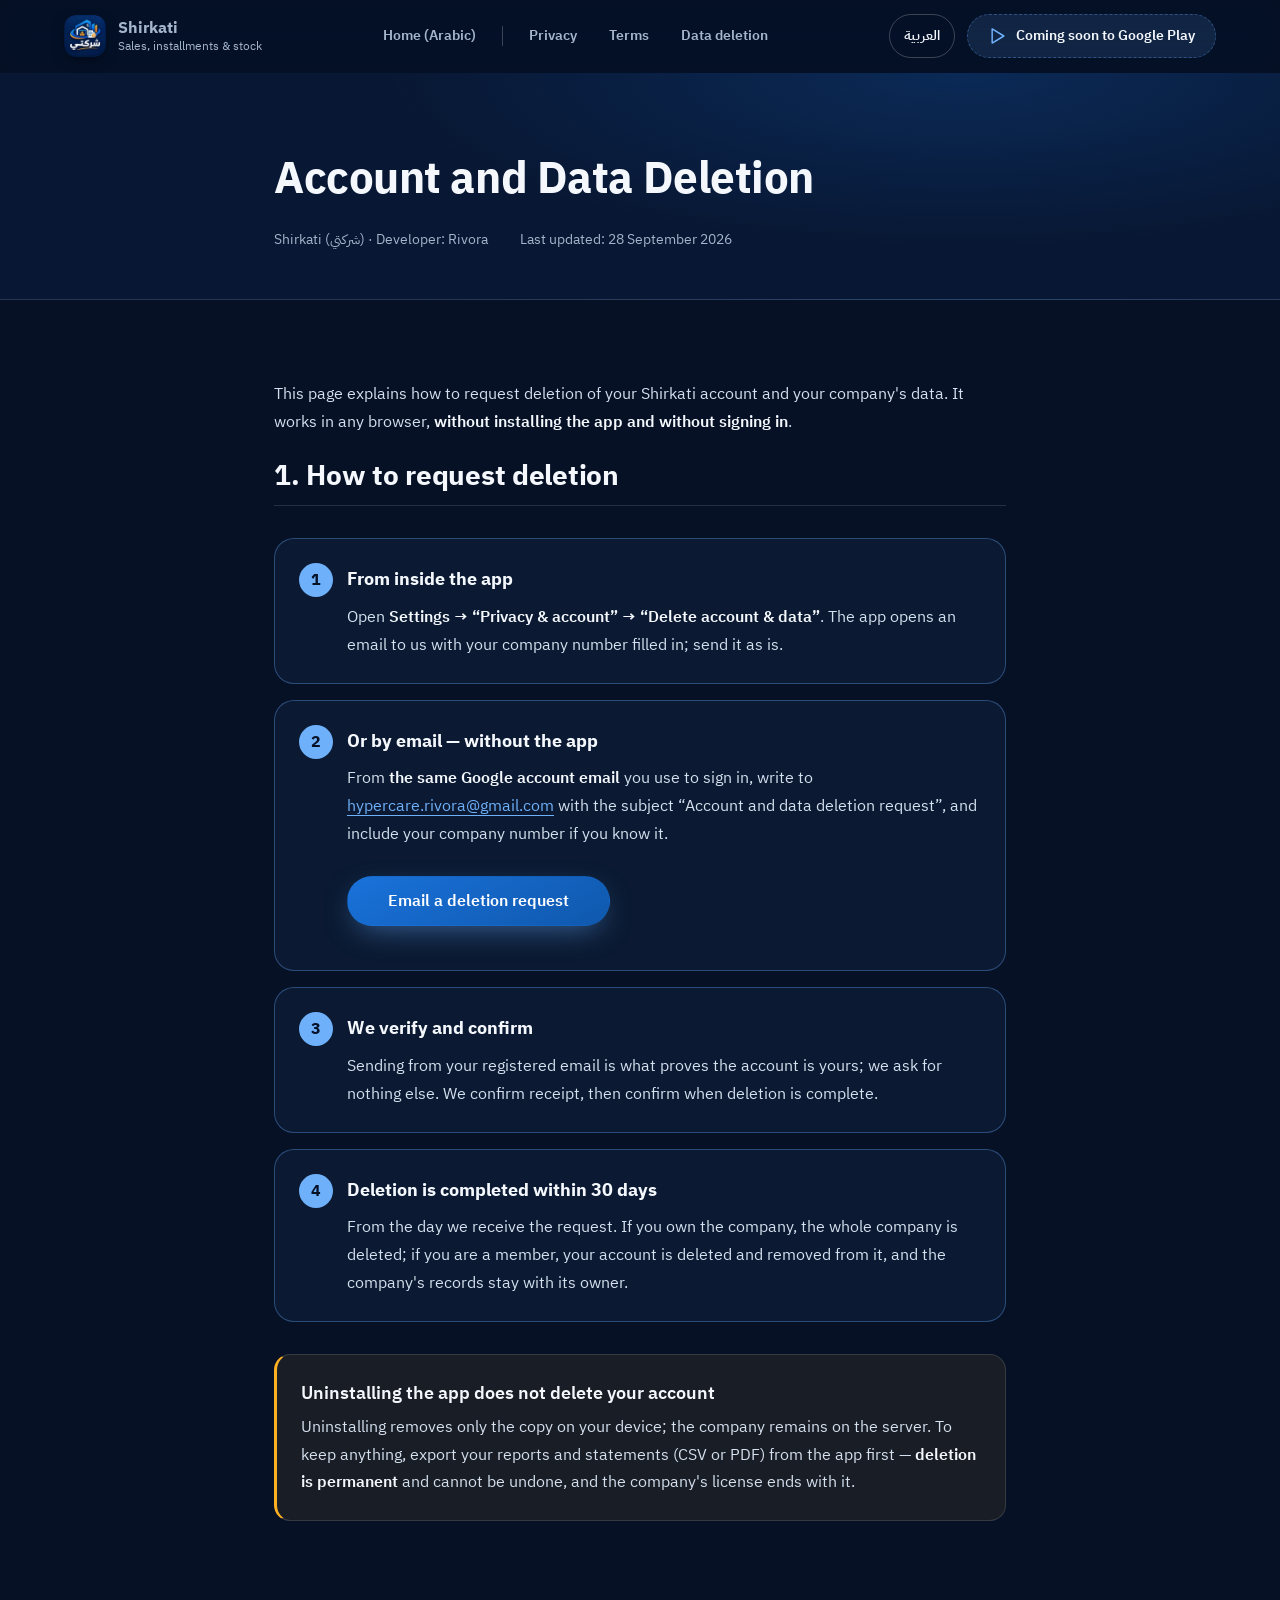
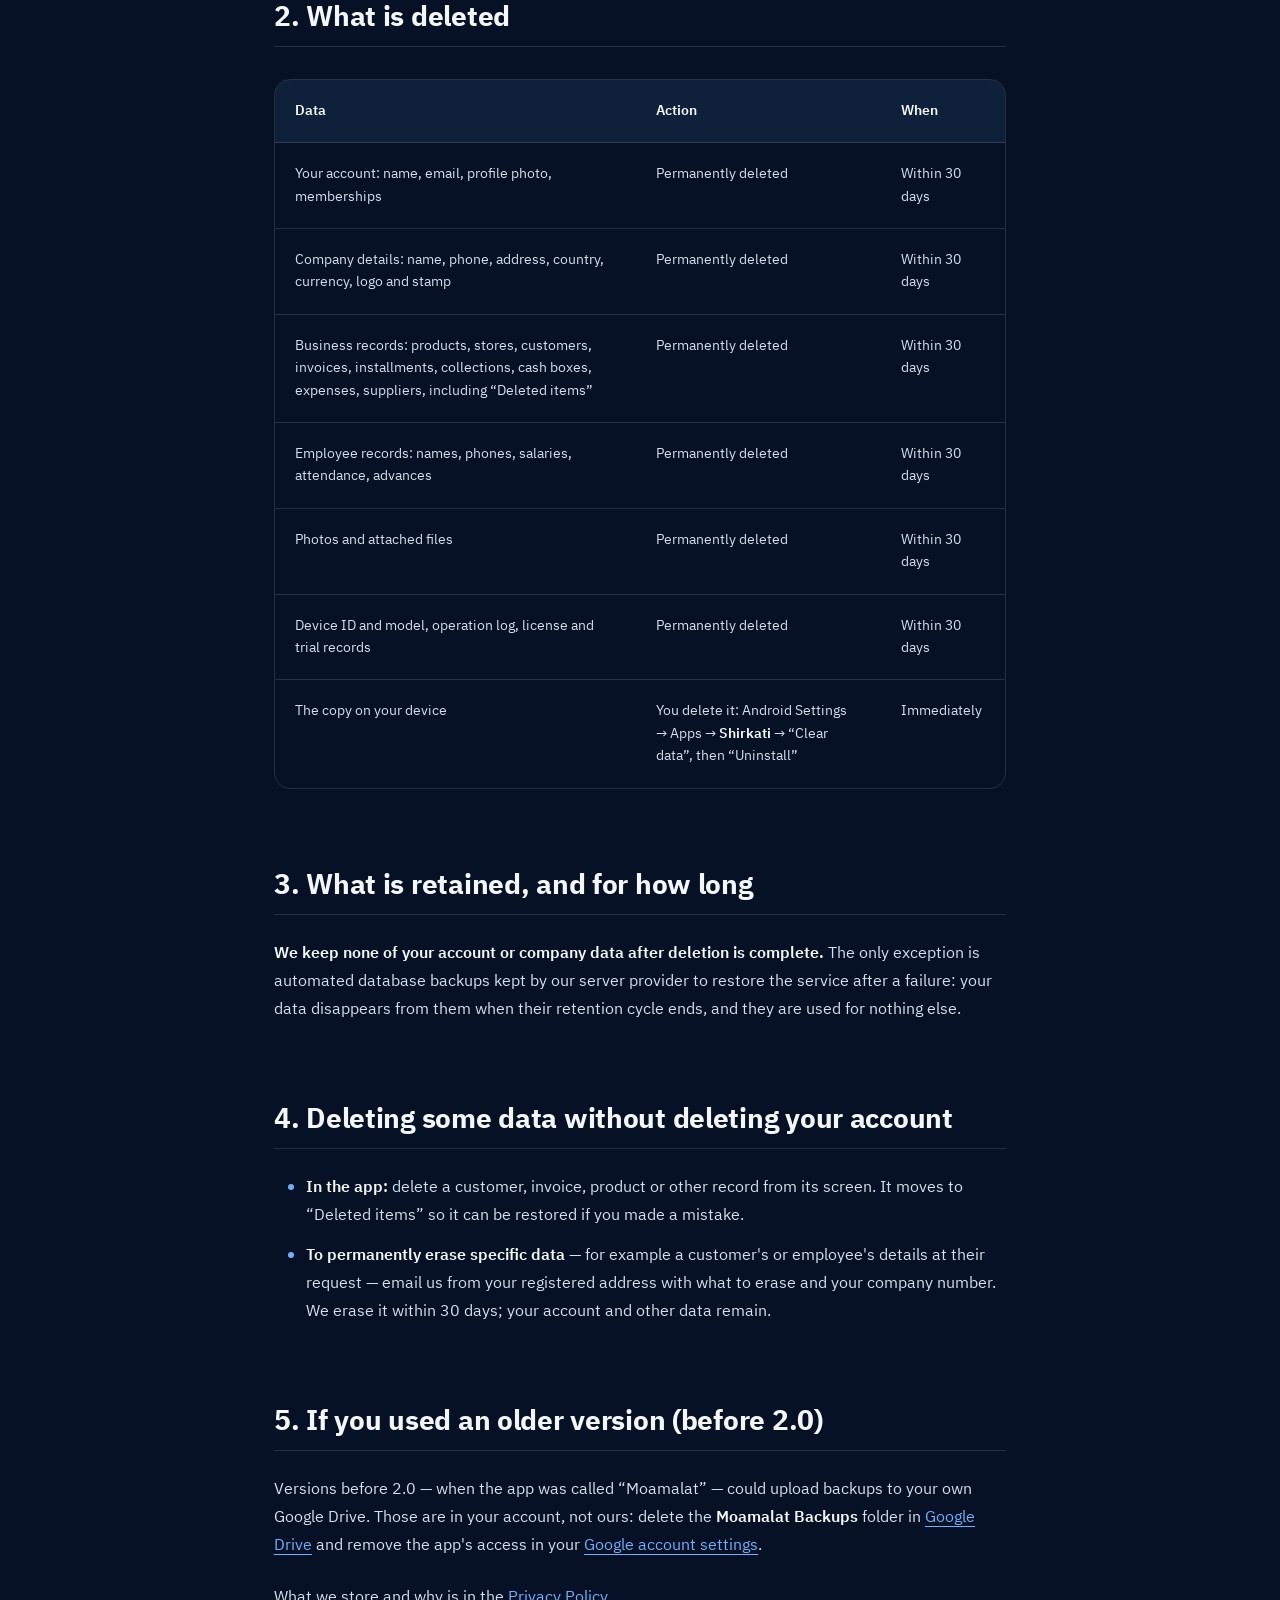
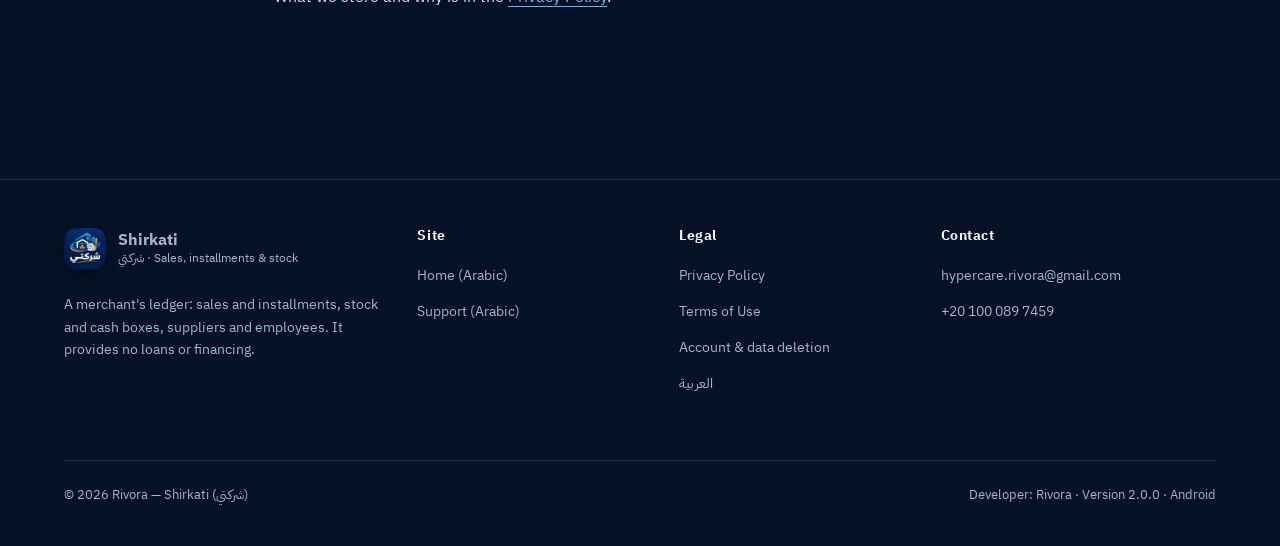
==== delete-data-en.html @ 474ecaf1 "SITE1: الموقع على سياسات Google Play — المطوّر Rivora، ونسخٌ إنجليزيّة، وشروط - privacy: المطوّر واس" ====
<!DOCTYPE html>
<html lang="en" dir="ltr">
<head>
<meta charset="utf-8">
<meta name="viewport" content="width=device-width, initial-scale=1">
<title>Account and Data Deletion — Shirkati</title>
<meta name="description" content="How to request deletion of your Shirkati account and company data (developer: Rivora): steps, what is deleted, and timing.">
<meta name="theme-color" content="#061126">
<meta property="og:title" content="Account and Data Deletion — Shirkati">
<meta property="og:description" content="How to request deletion of your Shirkati account and company data (developer: Rivora): steps, what is deleted, and timing.">
<meta property="og:image" content="https://rrivora.github.io/moamalat-site/assets/og.png">
<meta property="og:type" content="article">
<meta property="og:locale" content="en_US">
<link rel="alternate" hreflang="ar" href="delete-data.html">
<link rel="icon" type="image/png" sizes="32x32" href="assets/icon/icon-32.png">
<link rel="icon" type="image/png" sizes="512x512" href="assets/icon/icon-512.png">
<link rel="apple-touch-icon" sizes="180x180" href="assets/icon/icon-180.png">
<link rel="preload" href="assets/fonts/IBMPlexSansArabic-Regular.woff2" as="font" type="font/woff2" crossorigin>
<link rel="stylesheet" href="assets/landing.css">
</head>
<body>

<a class="skip" href="#main">Skip to content</a>

<header class="nav" id="nav">
  <div class="shell">
    <a class="brand" href="index.html">
      <img class="brand-mark" src="assets/icon/mark.webp" width="96" height="96" alt="" aria-hidden="true">
      <span>
        <b>Shirkati</b>
        <span>Sales, installments &amp; stock</span>
      </span>
    </a>
    <nav class="nav-links" aria-label="Site sections">
      <a href="index.html">Home (Arabic)</a>
      <span class="nav-sep" aria-hidden="true"></span>
      <a href="privacy-en.html">Privacy</a>
      <a href="terms-en.html">Terms</a>
      <a href="delete-data-en.html" aria-current="page">Data deletion</a>
    </nav>
    <div class="nav-end">
      <a class="lang-switch" href="delete-data.html" hreflang="ar" lang="ar">العربية</a>
      <span class="soon"><svg viewBox="0 0 24 24" fill="none" stroke="currentColor" stroke-width="1.8" stroke-linecap="round" stroke-linejoin="round" aria-hidden="true"><path d="M5 3.5v17l14-8.5z"/></svg>Coming soon to Google Play</span>
    </div>
  </div>
</header>

<main id="main">

<div class="legal-head">
  <div class="legal" style="padding-block:0">
    <h1>Account and Data Deletion</h1>
    <div class="legal-meta">
      <span>Shirkati (شركتي) · Developer: Rivora</span>
      <span>Last updated: 28 September 2026</span>
    </div>
  </div>
</div>

<div class="legal">

  <p>
    This page explains how to request deletion of your Shirkati account and
    your company's data. It works in any browser, <strong>without installing
    the app and without signing in</strong>.
  </p>

  <h2>1. How to request deletion</h2>
  <ol class="big-steps">
    <li>
      <b>From inside the app</b>
      <p>Open <strong>Settings → “Privacy &amp; account” → “Delete account &amp; data”</strong>. The app opens an email to us with your company number filled in; send it as is.</p>
    </li>
    <li>
      <b>Or by email — without the app</b>
      <p>From <strong>the same Google account email</strong> you use to sign in, write to <a href="mailto:hypercare.rivora@gmail.com">hypercare.rivora@gmail.com</a> with the subject “Account and data deletion request”, and include your company number if you know it.</p>
      <p><a class="btn btn-primary" href="mailto:hypercare.rivora@gmail.com?subject=Account%20and%20data%20deletion%20request&amp;body=Company%20number%3A%20">Email a deletion request</a></p>
    </li>
    <li>
      <b>We verify and confirm</b>
      <p>Sending from your registered email is what proves the account is yours; we ask for nothing else. We confirm receipt, then confirm when deletion is complete.</p>
    </li>
    <li>
      <b>Deletion is completed within 30 days</b>
      <p>From the day we receive the request. If you own the company, the whole company is deleted; if you are a member, your account is deleted and removed from it, and the company's records stay with its owner.</p>
    </li>
  </ol>

  <div class="note note-warning">
    <p class="note-title">Uninstalling the app does not delete your account</p>
    <p>
      Uninstalling removes only the copy on your device; the company remains on
      the server. To keep anything, export your reports and statements (CSV or
      PDF) from the app first — <strong>deletion is permanent</strong> and
      cannot be undone, and the company's license ends with it.
    </p>
  </div>

  <h2>2. What is deleted</h2>
  <div class="table-wrap">
    <table>
      <thead><tr><th scope="col">Data</th><th scope="col">Action</th><th scope="col">When</th></tr></thead>
      <tbody>
        <tr><td>Your account: name, email, profile photo, memberships</td><td>Permanently deleted</td><td>Within 30 days</td></tr>
        <tr><td>Company details: name, phone, address, country, currency, logo and stamp</td><td>Permanently deleted</td><td>Within 30 days</td></tr>
        <tr><td>Business records: products, stores, customers, invoices, installments, collections, cash boxes, expenses, suppliers, including “Deleted items”</td><td>Permanently deleted</td><td>Within 30 days</td></tr>
        <tr><td>Employee records: names, phones, salaries, attendance, advances</td><td>Permanently deleted</td><td>Within 30 days</td></tr>
        <tr><td>Photos and attached files</td><td>Permanently deleted</td><td>Within 30 days</td></tr>
        <tr><td>Device ID and model, operation log, license and trial records</td><td>Permanently deleted</td><td>Within 30 days</td></tr>
        <tr><td>The copy on your device</td><td>You delete it: Android Settings → Apps → <strong>Shirkati</strong> → “Clear data”, then “Uninstall”</td><td>Immediately</td></tr>
      </tbody>
    </table>
  </div>

  <h2>3. What is retained, and for how long</h2>
  <p>
    <strong>We keep none of your account or company data after deletion is complete.</strong>
    The only exception is automated database backups kept by our server
    provider to restore the service after a failure: your data disappears
    from them when their retention cycle ends, and they are used for nothing
    else.
  </p>

  <h2>4. Deleting some data without deleting your account</h2>
  <ul>
    <li><strong>In the app:</strong> delete a customer, invoice, product or other record from its screen. It moves to “Deleted items” so it can be restored if you made a mistake.</li>
    <li><strong>To permanently erase specific data</strong> — for example a customer's or employee's details at their request — email us from your registered address with what to erase and your company number. We erase it within 30 days; your account and other data remain.</li>
  </ul>

  <h2>5. If you used an older version (before 2.0)</h2>
  <p>
    Versions before 2.0 — when the app was called “Moamalat” — could upload
    backups to your own Google Drive. Those are in your account, not ours:
    delete the <strong>Moamalat Backups</strong> folder in
    <a href="https://drive.google.com" target="_blank" rel="noopener">Google Drive</a>
    and remove the app's access in your
    <a href="https://myaccount.google.com/permissions" target="_blank" rel="noopener">Google account settings</a>.
  </p>

  <p>What we store and why is in the <a href="privacy-en.html">Privacy Policy</a>.</p>
</div>

</main>

<footer class="foot">
  <div class="shell">
    <div class="foot-grid">
      <div>
        <a class="brand" href="index.html">
          <img class="brand-mark" src="assets/icon/mark.webp" width="96" height="96" alt="" aria-hidden="true">
          <span><b>Shirkati</b><span>شركتي · Sales, installments &amp; stock</span></span>
        </a>
        <p class="foot-about">
          A merchant's ledger: sales and installments, stock and cash boxes,
          suppliers and employees. It provides no loans or financing.
        </p>
      </div>
      <nav aria-labelledby="f1">
        <h2 id="f1">Site</h2>
        <ul>
          <li><a href="index.html" hreflang="ar">Home (Arabic)</a></li>
          <li><a href="support.html" hreflang="ar">Support (Arabic)</a></li>
        </ul>
      </nav>
      <nav aria-labelledby="f2">
        <h2 id="f2">Legal</h2>
        <ul>
          <li><a href="privacy-en.html">Privacy Policy</a></li>
          <li><a href="terms-en.html">Terms of Use</a></li>
          <li><a href="delete-data-en.html">Account &amp; data deletion</a></li>
          <li><a href="privacy.html" hreflang="ar" lang="ar">العربية</a></li>
        </ul>
      </nav>
      <div>
        <h2 id="f3">Contact</h2>
        <ul aria-labelledby="f3">
          <li><a href="mailto:hypercare.rivora@gmail.com">hypercare.rivora@gmail.com</a></li>
          <li><a href="https://wa.me/201000897459">+20 100 089 7459</a></li>
        </ul>
      </div>
    </div>
    <div class="foot-bar">
      <p>© 2026 Rivora — Shirkati (شركتي)</p>
      <p>Developer: Rivora · Version 2.0.0 · Android</p>
    </div>
  </div>
</footer>

<script src="assets/landing.js" defer></script>
</body>
</html>
---- assets/landing.css ----
/* ═══════════════════════════════════════════════════════════════════
   شركتي — تنسيق الموقع
   ═══════════════════════════════════════════════════════════════════
   ملفُّ التنسيق الوحيد للموقع كلّه: الصفحة الرئيسية والصفحات
   القانونية الثلاث — فلا تبدو الأخيرة موقعًا آخر عند الانتقال إليها.

   الألوان من هويّة «شركتي» في التطبيق (`lib/core/theme.dart`):
   الأزرق ‎#146DD5‎ والكحليّ ‎#0B3D7A‎، ومعهما برتقاليّ الأيقونة.
   والمسافات وأنصاف الأقطار وسُلّم الطباعة من `@platformscode/core`
   v1.0 كما كانت — لم يتغيّر إلا اللون.

   ── قرارُ تصميمٍ صريح: كحليٌّ دائمًا ─────────────────────────────
   لقطات المتجر (أداة `tool/store_marketing_test.dart`) تضع الشاشات
   الفاتحة على قاعٍ كحليّ. والموقع يفعل الشيء نفسه: قاعٌ كحليّ داكن
   تبرز عليه اللقطات الفاتحة. فالتباين مفحوصٌ على الكحليّ وحده.
   ═══════════════════════════════════════════════════════════════════ */

@font-face {
  font-family: "IBM Plex Sans Arabic";
  src: url("fonts/IBMPlexSansArabic-Regular.woff2") format("woff2");
  font-weight: 400; font-style: normal; font-display: swap;
}
@font-face {
  font-family: "IBM Plex Sans Arabic";
  src: url("fonts/IBMPlexSansArabic-SemiBold.woff2") format("woff2");
  font-weight: 600; font-style: normal; font-display: swap;
}
@font-face {
  font-family: "IBM Plex Sans Arabic";
  src: url("fonts/IBMPlexSansArabic-Bold.woff2") format("woff2");
  font-weight: 700; font-style: normal; font-display: swap;
}

:root {
  /* المسافات — @platformscode/core */
  --s-xs: 4px;   --s-sm: 8px;   --s-md: 12px;  --s-lg: 14px;
  --s-xl: 16px;  --s-2xl: 20px; --s-3xl: 24px; --s-4xl: 32px;
  --s-5xl: 40px; --s-6xl: 48px; --s-7xl: 56px; --s-8xl: 80px;
  --s-9xl: 96px; --s-10xl: 128px;

  --r-sm: 4px; --r-md: 6px; --r-lg: 8px; --r-xl: 12px;
  --r-2xl: 16px; --r-3xl: 20px; --r-4xl: 24px; --r-5xl: 32px;
  --r-full: 9999px;

  /* الأزرق — حول لون العلامة ‎#146DD5‎ (‏--p-600) */
  --p-200: #c2dcfd; --p-300: #93c1fb; --p-400: #5ea2f3;
  --p-500: #2b84e6; --p-600: #146dd5; --p-700: #0f58ad;
  --p-800: #0b3d7a; --p-900: #0a2f5e; --p-950: #061228;

  /* البرتقاليّ — من الأيقونة. للمسة واحدة في العنوان، لا للنصّ */
  --gold: #f6a723;

  /* الحبر والأسطح — كحليّ */
  --ink:      #061126;   /* القاع */
  --ink-2:    #0a1a36;   /* خلف اللقطات */
  --surface:  #0e2142;   /* بطاقة */
  --surface-2:#132a52;   /* بطاقة مرتفعة */
  --line:     rgba(255, 255, 255, .13);
  --line-2:   rgba(255, 255, 255, .22);

  --fg:       #f4f8fd;   /* عنوان */
  --fg-body:  #d5e0ef;   /* متن */
  --fg-muted: #a4b5cc;   /* ثانويّ — 9.0:1 على --ink، و6.8:1 على --surface-2 */

  --accent:      #6fb0fb;   /* 8.3:1 على --ink */
  --accent-soft: rgba(99, 166, 245, .14);
  --accent-line: rgba(99, 166, 245, .36);

  --warn: #fdb022;
  --danger: #f97066;

  --shell: 1200px;
  --prose: 720px;

  color-scheme: dark;
}

*, *::before, *::after { box-sizing: border-box; }

html {
  -webkit-text-size-adjust: 100%;
  scroll-behavior: smooth;
  scroll-padding-top: 88px;
}

body {
  margin: 0;
  background: var(--ink);
  color: var(--fg-body);
  font-family: "IBM Plex Sans Arabic", system-ui, -apple-system, "Segoe UI", sans-serif;
  font-size: 16px;
  line-height: 1.6;
  -webkit-font-smoothing: antialiased;
  overflow-x: hidden;
}

h1, h2, h3, h4 { color: var(--fg); margin: 0; line-height: 1.18; letter-spacing: -.01em; }
p { margin: 0; }
img { max-width: 100%; height: auto; }

/* سُلّم العرض — امتدادٌ فوق سُلّم DGA، لصفحة المنتج وحدها.
   ‏DGA يقف عند 36؛ وبطلُ صفحةِ منتجٍ يحتاج أكبر. القيم متناسبة
   مع الشاشة (clamp) فلا تكسر الهاتف. */
.d1 { font-size: clamp(34px, 6.2vw, 68px); font-weight: 700; }
.d2 { font-size: clamp(28px, 4.4vw, 46px); font-weight: 700; }
.d3 { font-size: clamp(22px, 2.6vw, 32px); font-weight: 700; }

a { color: var(--accent); text-underline-offset: 4px; }
a:hover { color: var(--p-300); }

:where(a, button, summary, [tabindex]):focus-visible {
  outline: 2px solid var(--accent);
  outline-offset: 3px;
  border-radius: var(--r-lg);
}

.shell { max-width: var(--shell); margin-inline: auto; padding-inline: var(--s-3xl); }

.skip {
  position: absolute; inset-inline-start: -9999px; top: var(--s-sm); z-index: 60;
  background: var(--surface-2); color: var(--fg); font-weight: 600;
  padding: var(--s-md) var(--s-3xl); border: 1px solid var(--line-2);
  border-radius: var(--r-xl);
}
.skip:focus { inset-inline-start: var(--s-3xl); }

/* ═══ الترويسة الزجاجيّة ═══ */
.nav {
  position: sticky; top: 0; z-index: 50;
  background: rgba(6, 17, 36, .72);
  backdrop-filter: blur(16px) saturate(140%);
  -webkit-backdrop-filter: blur(16px) saturate(140%);
  border-bottom: 1px solid transparent;
  transition: border-color .3s, background .3s;
}
.nav.stuck { border-bottom-color: var(--line); background: rgba(6, 17, 36, .9); }
.nav .shell { display: flex; align-items: center; justify-content: space-between; gap: var(--s-3xl); min-height: 72px; }
.brand { display: inline-flex; align-items: center; gap: var(--s-md); text-decoration: none; color: var(--fg); }
.brand:hover { color: var(--fg); }
.brand-mark {
  inline-size: 42px; block-size: 42px; flex: none;
  object-fit: contain; display: block;
  border-radius: var(--r-xl);
  box-shadow: 0 4px 14px -4px rgba(0, 0, 0, .6);
}
.brand b { display: block; font-size: 16px; line-height: 1.3; }
.brand span { display: block; font-size: 12px; line-height: 1.3; color: var(--fg-muted); font-weight: 400; }
.nav-links { display: flex; gap: var(--s-xs); }
.nav-links a {
  display: inline-flex; align-items: center; min-height: 44px; padding-inline: var(--s-lg);
  font-size: 14px; font-weight: 600; color: var(--fg-muted); text-decoration: none;
  border-radius: var(--r-lg); transition: color .2s, background .2s;
}
.nav-links a:hover { color: var(--fg); background: rgba(255, 255, 255, .06); }
@media (max-width: 940px) {
  .nav .shell { flex-wrap: wrap; padding-block: var(--s-sm); min-height: 0; }
  .nav-links {
    order: 3; inline-size: 100%;
    overflow-x: auto; flex-wrap: nowrap;
    scrollbar-width: none; -ms-overflow-style: none;
    border-top: 1px solid var(--line); padding-top: var(--s-xs);
    -webkit-overflow-scrolling: touch;
  }
  .nav-links::-webkit-scrollbar { display: none; }
  .nav-links a { white-space: nowrap; padding-inline: var(--s-md); }
}

/* ═══ الأزرار ═══ */
.btn {
  display: inline-flex; align-items: center; justify-content: center; gap: var(--s-sm);
  min-height: 50px; padding-inline: var(--s-5xl);
  border-radius: var(--r-full); border: 1px solid transparent;
  font: inherit; font-size: 16px; font-weight: 600; text-decoration: none;
  cursor: pointer; white-space: nowrap;
  transition: transform .2s, box-shadow .2s, background .2s, border-color .2s;
}
.btn-primary {
  background-color: var(--p-600);
  background-image: linear-gradient(150deg, #1a72da, var(--p-700));
  color: #fff;
  box-shadow: 0 10px 30px -10px rgba(99, 166, 245, .6);
}
.btn-primary:hover { transform: translateY(-2px); box-shadow: 0 16px 38px -10px rgba(99, 166, 245, .7); color: #fff; }
.btn-ghost { background: rgba(255, 255, 255, .05); color: var(--fg); border-color: var(--line-2); }
.btn-ghost:hover { background: rgba(255, 255, 255, .1); border-color: var(--accent-line); color: var(--fg); transform: translateY(-2px); }
@media (max-width: 560px) { .btn { inline-size: 100%; } }

.pill {
  display: inline-flex; align-items: center; gap: var(--s-sm);
  padding: var(--s-sm) var(--s-xl); border-radius: var(--r-full);
  background: var(--accent-soft); border: 1px solid var(--accent-line);
  color: var(--p-300); font-size: 13px; font-weight: 600;
}
.pill-dot { inline-size: 7px; block-size: 7px; border-radius: var(--r-full); background: var(--accent); flex: none; }

/* ═══ الأقسام ═══ */
.sec { padding-block: 56px; position: relative; }
@media (max-width: 780px) { .sec { padding-block: var(--s-6xl); } }
.sec-head { max-width: 640px; margin-bottom: var(--s-5xl); }
.eyebrow {
  display: block; font-size: 13px; font-weight: 700; letter-spacing: .14em;
  color: var(--accent); margin-bottom: var(--s-xl);
}
.sec-head p { color: var(--fg-muted); font-size: 18px; margin-top: var(--s-xl); }

/* ═══ البطل ═══ */
.hero { position: relative; padding-block: var(--s-8xl) var(--s-7xl); overflow: hidden; }
.hero::before {
  content: ""; position: absolute; inset: -20% -10% auto -10%; block-size: 900px;
  background:
    radial-gradient(50% 50% at 70% 18%, rgba(20, 109, 213, .38) 0%, transparent 70%),
    radial-gradient(46% 46% at 22% 8%, rgba(11, 61, 122, .40) 0%, transparent 72%);
  filter: blur(20px); pointer-events: none; z-index: 0;
}
/* حبيباتٌ خفيفة تكسر نعومة التدرّج — SVG مضمّن، لا ملفَّ صورة */
.hero::after {
  content: ""; position: absolute; inset: 0; z-index: 0; opacity: .5; pointer-events: none;
  background-image: url("data:image/svg+xml,%3Csvg xmlns='http://www.w3.org/2000/svg' width='140' height='140'%3E%3Cfilter id='n'%3E%3CfeTurbulence type='fractalNoise' baseFrequency='.85' numOctaves='3'/%3E%3C/filter%3E%3Crect width='140' height='140' filter='url(%23n)' opacity='.038'/%3E%3C/svg%3E");
}
.hero .shell { position: relative; z-index: 1; }
.hero-grid { display: grid; gap: var(--s-6xl) var(--s-7xl); grid-template-columns: 1.05fr .95fr; align-items: center; }
@media (max-width: 940px) { .hero-grid { grid-template-columns: 1fr; text-align: center; } }
.hero h1 { margin: var(--s-3xl) 0 var(--s-3xl); }
.hero h1 em { font-style: normal; color: var(--p-300); background: linear-gradient(120deg, var(--p-300), var(--gold)); -webkit-background-clip: text; background-clip: text; color: transparent; }
.hero-lede { font-size: clamp(17px, 1.5vw, 20px); color: var(--fg-muted); max-width: 46ch; }
@media (max-width: 940px) { .hero-lede { margin-inline: auto; } }
.hero-cta { display: flex; gap: var(--s-xl); flex-wrap: wrap; margin-top: var(--s-6xl); }
@media (max-width: 940px) { .hero-cta { justify-content: center; } }
.hero-note { margin-top: var(--s-3xl); font-size: 14px; color: var(--fg-muted); }

/* الهاتف الطافي + بطاقتان زجاجيّتان */
.hero-stage { position: relative; display: grid; place-items: center; }
.floaty { position: absolute; z-index: 3; }
.glass {
  background: rgba(14, 33, 62, .72);
  backdrop-filter: blur(14px); -webkit-backdrop-filter: blur(14px);
  border: 1px solid var(--line-2); border-radius: var(--r-3xl);
  padding: var(--s-xl) var(--s-3xl);
  box-shadow: 0 22px 50px -18px rgba(0, 0, 0, .75);
}
.glass b { display: block; color: var(--fg); font-size: 20px; line-height: 1.3; }
.glass span { display: block; font-size: 12px; color: var(--fg-muted); margin-top: 2px; }
.floaty-a { inset-block-start: 12%; inset-inline-start: -6%; }
.floaty-b { inset-block-end: 14%; inset-inline-end: -4%; }
@media (max-width: 940px) { .floaty-a { inset-inline-start: 0; } .floaty-b { inset-inline-end: 0; } }
@media (max-width: 560px) { .floaty { display: none; } }

/* ═══ إطار الهاتف ═══ */
.phone {
  position: relative; inline-size: 100%; max-inline-size: 300px; margin-inline: auto;
  border-radius: 40px; padding: 11px;
  background: linear-gradient(155deg, #3b4d6b, #0b1830 60%);
  box-shadow: 0 40px 80px -28px rgba(0, 0, 0, .9), 0 0 0 1px rgba(255, 255, 255, .07) inset;
}
.phone::before {
  content: ""; position: absolute; top: 21px; inset-inline: 0; z-index: 2;
  inline-size: 56px; block-size: 5px; margin-inline: auto;
  background: rgba(255, 255, 255, .2); border-radius: var(--r-full);
}
.phone img { display: block; inline-size: 100%; border-radius: 30px; background: var(--ink-2); }
.phone-sm { max-inline-size: 202px; }
.phone-sm { border-radius: 32px; padding: 9px; }
.phone-sm img { border-radius: 24px; }

/* ═══ المشكلة ═══ */
.pain-grid { display: grid; gap: var(--s-3xl); grid-template-columns: repeat(auto-fit, minmax(min(100%, 240px), 1fr)); }
.pain {
  background: linear-gradient(180deg, rgba(255, 255, 255, .04), rgba(255, 255, 255, .015));
  border: 1px solid var(--line); border-radius: var(--r-4xl);
  padding: var(--s-4xl) var(--s-3xl);
}
.pain-ico {
  inline-size: 44px; block-size: 44px; border-radius: var(--r-2xl);
  background: rgba(249, 112, 102, .12); color: var(--danger);
  display: grid; place-items: center; margin-bottom: var(--s-3xl);
}
.pain-ico svg { inline-size: 22px; block-size: 22px; }
.pain h3 { font-size: 20px; margin-bottom: var(--s-md); }
.pain p { color: var(--fg-muted); font-size: 16px; }

/* ═══ جملة التحوّل ═══ */
.turn { text-align: center; }
.turn-line { font-size: clamp(26px, 4.6vw, 52px); font-weight: 700; color: var(--fg); line-height: 1.25; }
.turn-line span { color: var(--fg-muted); }
.turn p { max-width: 60ch; margin: var(--s-4xl) auto 0; color: var(--fg-muted); font-size: 18px; }

/* ═══ الرحلات ═══ */
.journey { display: grid; gap: var(--s-6xl); grid-template-columns: 1fr minmax(190px, 260px); align-items: center; margin-block: var(--s-5xl); }
.journey:nth-child(even) { grid-template-columns: minmax(190px, 260px) 1fr; }
.journey:nth-child(even) .journey-visual { order: -1; }
@media (max-width: 720px) {
  .journey, .journey:nth-child(even) { grid-template-columns: 1fr; gap: var(--s-5xl); }
  .journey:nth-child(even) .journey-visual { order: 0; }
}
.journey-tag { display: inline-flex; align-items: center; gap: var(--s-sm); font-size: 13px; font-weight: 700; color: var(--accent); letter-spacing: .1em; margin-bottom: var(--s-xl); }
.journey h3 { font-size: clamp(22px, 2.4vw, 30px); margin-bottom: var(--s-xl); }
.journey > div > p { color: var(--fg-muted); font-size: 18px; }
.steps { list-style: none; margin: var(--s-4xl) 0 0; padding: 0; counter-reset: st; }
.steps li {
  position: relative; padding-inline-start: var(--s-6xl); padding-block: var(--s-md);
  color: var(--fg-muted); font-size: 16px;
  transition: color .35s;
}
.steps li::before {
  counter-increment: st; content: counter(st);
  position: absolute; inset-inline-start: 0; top: 10px;
  inline-size: 30px; block-size: 30px; border-radius: var(--r-full);
  background: rgba(255, 255, 255, .06); border: 1px solid var(--line-2);
  color: var(--fg-muted); display: grid; place-items: center;
  font-size: 13px; font-weight: 700;
  transition: background .35s, color .35s, border-color .35s, transform .35s;
}
.steps li.on { color: var(--fg); }
.steps li.on::before {
  background: var(--accent); border-color: var(--accent); color: var(--ink);
  transform: scale(1.12);
}

/* إطاراتٌ تتبدّل داخل الهاتف */
.frames { position: relative; }
.frames img { display: block; inline-size: 100%; border-radius: 30px; background: var(--ink-2); }
.frames img + img { position: absolute; inset: 0; opacity: 0; transition: opacity .6s ease; }
.frames img.show { opacity: 1; }
.frames img:first-child { opacity: 1; transition: opacity .6s ease; }
.frames img:first-child.hide { opacity: 0; }

/* ═══ المعرض المتراكب ═══ */
.gallery { display: grid; gap: var(--s-3xl); grid-template-columns: repeat(12, 1fr); align-items: end; }
.gallery figure { margin: 0; position: relative; }
.gallery figcaption {
  margin-top: var(--s-lg); font-size: 13px; color: var(--fg-muted); text-align: center;
}
.gallery img {
  display: block; inline-size: 100%; border-radius: var(--r-4xl);
  border: 1px solid var(--line); background: var(--ink-2);
  box-shadow: 0 30px 60px -26px rgba(0, 0, 0, .85);
  transition: transform .45s cubic-bezier(.2, .7, .3, 1), box-shadow .45s;
}
.gallery figure:hover img { transform: translateY(-10px) scale(1.02); box-shadow: 0 40px 80px -26px rgba(0, 0, 0, .95); }
.g-1 { grid-column: span 3; }
.g-2 { grid-column: span 3; transform: translateY(-18px); }
.g-3 { grid-column: span 3; }
.g-4 { grid-column: span 3; transform: translateY(-18px); }
@media (max-width: 900px) { .g-1, .g-2, .g-3, .g-4 { grid-column: span 6; transform: none; } }
/* تبقى عمودين حتى أصغر الشاشات — اللقطة الصغيرة مفهومة، والطول أهمّ */

/* ═══ القدرات — bento ═══ */
.bento { display: grid; gap: var(--s-3xl); grid-template-columns: repeat(6, 1fr); }
@media (max-width: 900px) and (min-width: 481px) { .tile-1 { grid-column: span 3; } }
.tile {
  background: linear-gradient(180deg, rgba(255, 255, 255, .045), rgba(255, 255, 255, .015));
  border: 1px solid var(--line); border-radius: var(--r-4xl);
  padding: var(--s-4xl) var(--s-3xl);
  transition: transform .3s, border-color .3s, background .3s;
}
.tile:hover { transform: translateY(-4px); border-color: var(--accent-line); }
.tile svg { inline-size: 26px; block-size: 26px; color: var(--accent); margin-bottom: var(--s-2xl); }
.tile h3 { font-size: 18px; margin-bottom: var(--s-sm); }
.tile p { color: var(--fg-muted); font-size: 16px; }
.tile-wide { grid-column: span 3; }
.tile-1 { grid-column: span 2; }
.tile-hero {
  grid-column: span 6; display: grid; grid-template-columns: 1.1fr .9fr;
  gap: var(--s-6xl); align-items: center; padding: var(--s-6xl);
  background: linear-gradient(140deg, rgba(20, 109, 213, .16), rgba(255, 255, 255, .02));
  border-color: var(--accent-line);
}
.tile-hero h3 { font-size: clamp(21px, 2.2vw, 28px); }
@media (max-width: 900px) { .tile-wide, .tile-1, .tile-hero { grid-column: span 6; } .tile-hero { grid-template-columns: 1fr; } }

/* ═══ الأرقام ═══ */
.stats { display: grid; gap: var(--s-3xl); grid-template-columns: repeat(auto-fit, minmax(min(100%, 180px), 1fr)); }
.stat {
  text-align: center; padding: var(--s-4xl) var(--s-3xl);
  background: linear-gradient(180deg, rgba(255, 255, 255, .04), transparent);
  border: 1px solid var(--line); border-radius: var(--r-4xl);
}
.stat b {
  display: block; font-size: clamp(34px, 4.4vw, 52px); font-weight: 700; color: var(--fg);
  font-variant-numeric: tabular-nums; letter-spacing: -.02em;
}
.stat span { display: block; margin-top: var(--s-sm); font-size: 14px; color: var(--fg-muted); }

/* ═══ الثقة ═══ */
.trust { display: grid; gap: var(--s-3xl); grid-template-columns: repeat(auto-fit, minmax(min(100%, 240px), 1fr)); }
.trust-item {
  display: flex; gap: var(--s-xl); align-items: flex-start;
  padding: var(--s-3xl); border: 1px solid var(--line); border-radius: var(--r-4xl);
  background: rgba(255, 255, 255, .025);
}
.trust-ico {
  inline-size: 40px; block-size: 40px; flex: none; border-radius: var(--r-2xl);
  background: var(--accent-soft); color: var(--accent); display: grid; place-items: center;
}
.trust-ico svg { inline-size: 20px; block-size: 20px; }
.trust-item h3 { font-size: 18px; margin-bottom: var(--s-xs); }
.trust-item p { font-size: 14px; color: var(--fg-muted); }

/* ═══ الأسئلة ═══ */
.faq { max-width: var(--prose); }
.faq details {
  border-bottom: 1px solid var(--line);
  padding: var(--s-2xl) 0;
}
.faq summary {
  cursor: pointer; list-style: none; display: flex; align-items: center; justify-content: space-between;
  gap: var(--s-3xl); font-size: 18px; font-weight: 600; color: var(--fg);
}
.faq summary::-webkit-details-marker { display: none; }
.faq summary::after {
  content: ""; inline-size: 12px; block-size: 12px; flex: none;
  border-inline-end: 2px solid var(--fg-muted); border-block-end: 2px solid var(--fg-muted);
  transform: rotate(45deg); transition: transform .25s;
}
.faq details[open] summary::after { transform: rotate(-135deg); }
.faq p { margin-top: var(--s-xl); color: var(--fg-muted); font-size: 16px; }

/* ═══ القادم ═══ */
.next { display: grid; gap: var(--s-3xl); grid-template-columns: repeat(auto-fit, minmax(min(100%, 260px), 1fr)); }
.next-item { padding: var(--s-4xl); border: 1px dashed var(--line-2); border-radius: var(--r-4xl); }
.next-item h3 { font-size: 18px; margin-bottom: var(--s-sm); }
.next-item p { font-size: 16px; color: var(--fg-muted); }

/* ═══ الدعوة ═══ */
.cta {
  position: relative; overflow: hidden; text-align: center;
  border: 1px solid var(--accent-line); border-radius: var(--r-5xl);
  padding: var(--s-7xl) var(--s-4xl);
  background:
    radial-gradient(70% 120% at 50% 0%, rgba(20, 109, 213, .3) 0%, transparent 66%),
    linear-gradient(160deg, rgba(15, 88, 173, .35), rgba(6, 18, 40, .5));
}
.cta h2 { margin-bottom: var(--s-xl); }
.cta p { color: var(--fg-body); max-width: 52ch; margin-inline: auto; font-size: 18px; }
.cta .hero-cta { justify-content: center; margin-top: var(--s-6xl); }

/* ═══ التذييل ═══ */
.foot { border-top: 1px solid var(--line); padding-block: var(--s-6xl) var(--s-5xl); margin-top: var(--s-6xl); }
.foot-grid { display: grid; gap: var(--s-6xl) var(--s-4xl); grid-template-columns: 1.4fr 1fr 1fr 1.2fr; }
@media (max-width: 860px) { .foot-grid { grid-template-columns: repeat(auto-fit, minmax(min(100%, 190px), 1fr)); } }
.foot h2 { font-size: 14px; color: var(--fg); margin-bottom: var(--s-xl); letter-spacing: .04em; }
.foot ul { list-style: none; margin: 0; padding: 0; }
.foot li { margin-block: var(--s-xs); }
.foot a { display: inline-flex; align-items: center; min-height: 32px; color: var(--fg-muted); text-decoration: none; font-size: 14px; }
.foot a:hover { color: var(--fg); text-decoration: underline; }
.foot-about { color: var(--fg-muted); font-size: 14px; max-width: 40ch; margin-top: var(--s-xl); }
.foot-bar {
  margin-top: var(--s-7xl); padding-top: var(--s-3xl); border-top: 1px solid var(--line);
  display: flex; justify-content: space-between; gap: var(--s-md); flex-wrap: wrap;
  font-size: 13px; color: var(--fg-muted);
}

/* ═══════════════════════════════════════════════════════════════════
   الحركة
   ═══════════════════════════════════════════════════════════════════
   المحتوى ظاهرٌ في HTML بلا فئات. و`landing.js` هو من يضيف
   `js-anim` على <html> عند إقلاعه، وعندها فقط تُخفى العناصر
   استعدادًا للكشف. فمن عطّل JavaScript يرى الصفحة كاملةً ساكنة —
   لا شاشةً فارغة.
   ═══════════════════════════════════════════════════════════════════ */
.js-anim .rv { opacity: 0; transform: translateY(26px); }
.rv { transition: opacity .7s cubic-bezier(.2, .7, .3, 1), transform .7s cubic-bezier(.2, .7, .3, 1); will-change: opacity, transform; }
.rv.in { opacity: 1; transform: none; }

@media (prefers-reduced-motion: reduce) {
  html { scroll-behavior: auto; }
  .js-anim .rv, .rv { opacity: 1 !important; transform: none !important; transition: none !important; }
  .frames img + img { transition: none; }
  .btn, .tile, .gallery img { transition: none !important; }
  .gallery figure:hover img, .tile:hover, .btn:hover { transform: none !important; }
}

/* ── توابع صغيرة ── */
.nav-cta { min-height: 44px; padding-inline: var(--s-3xl); font-size: 16px; }
@media (max-width: 560px) { .nav-cta { display: none; } }
.tile-hero-p { margin-top: var(--s-md); }
.phone-xs { max-inline-size: 200px; border-radius: 30px; padding: 8px; }
.phone-xs img { border-radius: 23px; }

/* فاصلٌ بين روابط الصفحة نفسها وروابط الصفحات الأخرى */
.nav-sep {
  inline-size: 1px; block-size: 20px; background: var(--line-2);
  margin-inline: var(--s-sm); align-self: center; flex: none;
}
@media (max-width: 940px) { .nav-sep { display: none; } }

/* ── قسم التقارير ──────────────────────────────────────────────────
   شريطٌ داكن: صفحة «الإحصائيات» بجانب العنوان، ثم التقارير التفصيلية
   في مجموعاتها الخمس كما يرتّبها التطبيق نفسه. */
.reports-band {
  background-color: #081733;
  background-image: radial-gradient(60% 90% at 80% 0%, rgba(20, 109, 213, .16) 0%, transparent 62%);
  padding-block: 72px;
}
.reports-lead {
  display: grid; gap: var(--s-6xl); align-items: center;
  grid-template-columns: 1fr minmax(200px, 280px);
  margin-bottom: var(--s-6xl);
}
@media (max-width: 760px) { .reports-lead { grid-template-columns: 1fr; } }
.rep-grid {
  display: grid; gap: var(--s-3xl);
  grid-template-columns: repeat(auto-fit, minmax(min(46%, 170px), 1fr));
}
.rep {
  background: rgba(255, 255, 255, .035);
  border: 1px solid var(--line); border-radius: var(--r-4xl);
  padding: var(--s-2xl) var(--s-2xl) var(--s-3xl);
  transition: transform .3s, border-color .3s;
}
.rep:hover { transform: translateY(-5px); border-color: var(--accent-line); }
.rep img {
  display: block; inline-size: 100%; border-radius: var(--r-2xl);
  background: var(--ink-2); border: 1px solid var(--line);
  aspect-ratio: 1 / 1.35; object-fit: cover; object-position: top;
}
.rep h3 { font-size: 16px; margin-top: var(--s-2xl); margin-bottom: var(--s-xs); }
.rep p { font-size: 14px; color: var(--fg-muted); line-height: 1.5; }

/* مجموعات التقارير — قوائم لا لقطات: ثلاثة عشر تقريرًا في خمس بطاقات */
.rep-groups {
  display: grid; gap: var(--s-3xl);
  grid-template-columns: repeat(auto-fit, minmax(min(100%, 150px), 1fr));
}
.rep-group {
  background: rgba(255, 255, 255, .035);
  border: 1px solid var(--line); border-radius: var(--r-4xl);
  padding: var(--s-3xl);
}
.rep-group h3 { font-size: 16px; color: var(--accent); margin-bottom: var(--s-md); letter-spacing: .02em; }
.rep-group ul { list-style: none; margin: 0; padding: 0; }
.rep-group li {
  padding-block: var(--s-sm); color: var(--fg-body); font-size: 15px;
  border-top: 1px solid var(--line);
}
.rep-group li:first-child { border-top: 0; }
.rep-note { margin-top: var(--s-4xl); color: var(--fg-muted); font-size: 15px; max-width: 70ch; }

/* ── الجهاز اللوحيّ ─────────────────────────────────────────────────
   إطارٌ أعرض من الهاتف بزوايا أهدأ. اللقطتان من مقاس 10 بوصات،
   بعرضٍ واحد — فلقطة الأقساط الطويلة لا تبتلع القسم. */
.tablets {
  display: grid; gap: var(--s-4xl); align-items: start;
  grid-template-columns: repeat(auto-fit, minmax(min(100%, 300px), 400px));
  justify-content: center;
}
@media (max-width: 760px) { .tablets { grid-template-columns: 1fr; } }
.tablet {
  margin: 0; border-radius: 30px; padding: 12px;
  background: linear-gradient(155deg, #3b4d6b, #0b1830 60%);
  box-shadow: 0 40px 80px -28px rgba(0, 0, 0, .9), 0 0 0 1px rgba(255, 255, 255, .07) inset;
}
.tablet img { display: block; inline-size: 100%; border-radius: 20px; background: var(--ink-2); }
.tab-fig { margin: 0; inline-size: 100%; }
.tab-fig figcaption { margin-top: var(--s-lg); font-size: 13px; color: var(--fg-muted); text-align: center; }

/* ═══════════════════════════════════════════════════════════════════
   الصفحات القانونية على هويّة الموقع
   ═══════════════════════════════════════════════════════════════════
   كانت بهويّةٍ أخرى، فالانتقالُ من الرئيسية إليها يبدو
   انتقالًا إلى موقعٍ آخر. النصّ لم يتغيّر حرفًا — تقرؤه مراجعةُ Play
   — وإنما الإطار.
   ═══════════════════════════════════════════════════════════════════ */
.legal-head {
  background-color: #081733;
  background-image: radial-gradient(70% 120% at 75% 0%, rgba(20, 109, 213, .22) 0%, transparent 65%);
  border-bottom: 1px solid var(--line);
  padding-block: var(--s-8xl) var(--s-6xl);
}
.legal-head h1 { font-size: clamp(28px, 4vw, 44px); font-weight: 700; }
.legal-meta {
  display: flex; gap: var(--s-md) var(--s-4xl); flex-wrap: wrap;
  margin-top: var(--s-3xl); color: var(--fg-muted); font-size: 14px;
}
.legal-meta code {
  background: rgba(255, 255, 255, .06); border: 1px solid var(--line);
  border-radius: var(--r-md); padding: 0 var(--s-sm); font-size: 14px;
}

.legal { max-width: 780px; margin-inline: auto; padding: var(--s-7xl) var(--s-3xl) var(--s-9xl); }
.legal h2 {
  font-size: clamp(21px, 2.4vw, 28px); font-weight: 700;
  margin-top: var(--s-8xl); margin-bottom: var(--s-3xl);
  padding-bottom: var(--s-md); border-bottom: 1px solid var(--line);
}
.legal h2:first-of-type { margin-top: 0; }
.legal h3 { font-size: 18px; margin-top: var(--s-5xl); margin-bottom: var(--s-md); }
.legal p, .legal ul, .legal ol { margin-block: var(--s-3xl); font-size: 16px; line-height: 1.75; }
.legal ul, .legal ol { padding-inline-start: var(--s-4xl); }
.legal li { margin-block: var(--s-md); }
.legal li::marker { color: var(--accent); }
.legal strong { color: var(--fg); font-weight: 600; }
.legal code {
  background: rgba(255, 255, 255, .06); border: 1px solid var(--line);
  border-radius: var(--r-md); padding: 0 var(--s-xs); font-size: 14px; color: var(--p-300);
}

/* لوحاتُ التنبيه */
.legal .note {
  border: 1px solid var(--line); border-inline-start: 3px solid var(--accent);
  background: rgba(99, 166, 245, .07);
  border-radius: var(--r-2xl); padding: var(--s-3xl); margin-block: var(--s-4xl);
}
.legal .note-info { border-inline-start-color: #84adff; background: rgba(132, 173, 255, .08); }
.legal .note-warning { border-inline-start-color: var(--warn); background: rgba(253, 176, 34, .08); }
.legal .note p.note-title { font-weight: 600; color: var(--fg); font-size: 18px; line-height: 1.5; margin-bottom: var(--s-sm); }
.legal .note p { margin: 0; font-size: 16px; line-height: 1.7; }

/* الجداول */
.legal .table-wrap {
  overflow-x: auto; margin-block: var(--s-4xl);
  border: 1px solid var(--line); border-radius: var(--r-2xl);
}
.legal table { inline-size: 100%; border-collapse: collapse; font-size: 14px; }
.legal th, .legal td {
  text-align: start; padding: var(--s-2xl); vertical-align: top;
  border-bottom: 1px solid var(--line);
}
.legal thead th { background: rgba(99, 166, 245, .1); color: var(--fg); font-weight: 600; }
.legal tbody th { background: rgba(255, 255, 255, .03); color: var(--fg); font-weight: 600; }
.legal tbody tr:last-child > * { border-bottom: 0; }
.legal .btn { margin-block: var(--s-2xl); }

@media print {
  .nav, .foot, .skip, .legal-head { background: #fff !important; }
  body { background: #fff; color: #000; }
  .legal, .legal h2, .legal h3, .legal strong { color: #000; }
  .nav, .foot { display: none; }
}

/* بطاقات التواصل داخل الصفحات القانونية.
   كانت تعتمد على `.card` و`.card-icon` في ملفّ التنسيق القديم؛
   ولمّا حُذف صار كل SVG بلا مقاس فتمدّد إلى عرض العمود كلّه. */
.legal .grid {
  display: grid; gap: var(--s-3xl); margin-block: var(--s-4xl);
  grid-template-columns: repeat(auto-fit, minmax(min(100%, 240px), 1fr));
}
.legal .card {
  background: rgba(255, 255, 255, .035);
  border: 1px solid var(--line); border-radius: var(--r-4xl);
  padding: var(--s-4xl) var(--s-3xl);
}
.legal .card h3 { margin: 0 0 var(--s-sm); font-size: 18px; }
.legal .card p { margin: 0; font-size: 16px; }
.legal .card-icon {
  inline-size: 44px; block-size: 44px; border-radius: var(--r-2xl);
  background: var(--accent-soft); color: var(--accent);
  display: grid; place-items: center; margin-bottom: var(--s-2xl);
}
/* حزامُ أمان: أي أيقونةٍ داخل المتن لها مقاسٌ صريح، فلا تتمدّد أبدًا */
.legal svg { inline-size: 22px; block-size: 22px; flex: none; }
.legal .card-icon svg { inline-size: 24px; block-size: 24px; }

/* ═══════════════════════════════════════════════════════════════════
   SITE1 — إضافاتٌ لسياسات Google Play
   ═══════════════════════════════════════════════════════════════════ */

/* مبدّل اللغة: رابطٌ عاديّ إلى النسخة المقابلة، لا سكربت */
.lang-switch {
  display: inline-flex; align-items: center; min-height: 44px;
  padding-inline: var(--s-lg); border-radius: var(--r-full);
  border: 1px solid var(--line-2); color: var(--fg); text-decoration: none;
  font-size: 14px; font-weight: 600; white-space: nowrap;
}
.lang-switch:hover { border-color: var(--accent-line); color: var(--fg); background: rgba(255, 255, 255, .06); }
.nav-end { display: flex; align-items: center; gap: var(--s-md); }

/* «قريبًا على Google Play» — نصٌّ لا شارة، ولا رابط، حتى يُنشر التطبيق */
.soon {
  display: inline-flex; align-items: center; justify-content: center; gap: var(--s-sm);
  min-height: 50px; padding-inline: var(--s-4xl); border-radius: var(--r-full);
  border: 1px dashed var(--accent-line); background: var(--accent-soft);
  color: var(--fg); font-size: 16px; font-weight: 600; white-space: nowrap;
}
.soon svg { inline-size: 20px; block-size: 20px; color: var(--accent); flex: none; }
.nav .soon { min-height: 44px; padding-inline: var(--s-2xl); font-size: 14px; }
@media (max-width: 560px) { .nav .soon { display: none; } .hero .soon, .cta .soon { inline-size: 100%; } }

/* سطر «لا قروض ولا تمويل» — واضحٌ لا مخفيّ في الحواشي */
.disclaimer {
  display: flex; gap: var(--s-md); align-items: flex-start;
  margin-top: var(--s-4xl); padding: var(--s-2xl) var(--s-3xl);
  border: 1px solid var(--line-2); border-inline-start: 3px solid var(--gold);
  border-radius: var(--r-2xl); background: rgba(246, 167, 35, .07);
  color: var(--fg-body); font-size: 16px; max-width: 72ch; margin-inline: auto;
}
.disclaimer svg { inline-size: 22px; block-size: 22px; color: var(--gold); flex: none; margin-top: 2px; }
.disclaimer strong { color: var(--fg); }

/* خطوات الطلب البارزة في صفحة الحذف */
.legal ol.big-steps { list-style: none; padding: 0; counter-reset: bs; margin-block: var(--s-4xl); }
.legal ol.big-steps > li {
  position: relative; counter-increment: bs;
  padding: var(--s-3xl); padding-inline-start: 72px; margin-block: var(--s-xl);
  border: 1px solid var(--accent-line); border-radius: var(--r-3xl);
  background: rgba(99, 166, 245, .06);
}
.legal ol.big-steps > li::before {
  content: counter(bs); position: absolute; inset-inline-start: var(--s-3xl); top: var(--s-3xl);
  inline-size: 34px; block-size: 34px; border-radius: var(--r-full);
  background: var(--accent); color: var(--ink); display: grid; place-items: center;
  font-weight: 700; font-size: 16px;
}
.legal ol.big-steps > li > b { display: block; color: var(--fg); font-size: 18px; margin-bottom: var(--s-xs); }
.legal ol.big-steps > li p { margin: var(--s-sm) 0 0; }

/* النسخ الإنجليزيّة: الخطّ نفسه يحمل اللاتينيّة، والاتجاه من السمة */
html[lang="en"] body { letter-spacing: 0; }
.foot-legal { display: flex; flex-wrap: wrap; gap: var(--s-xs) var(--s-2xl); }
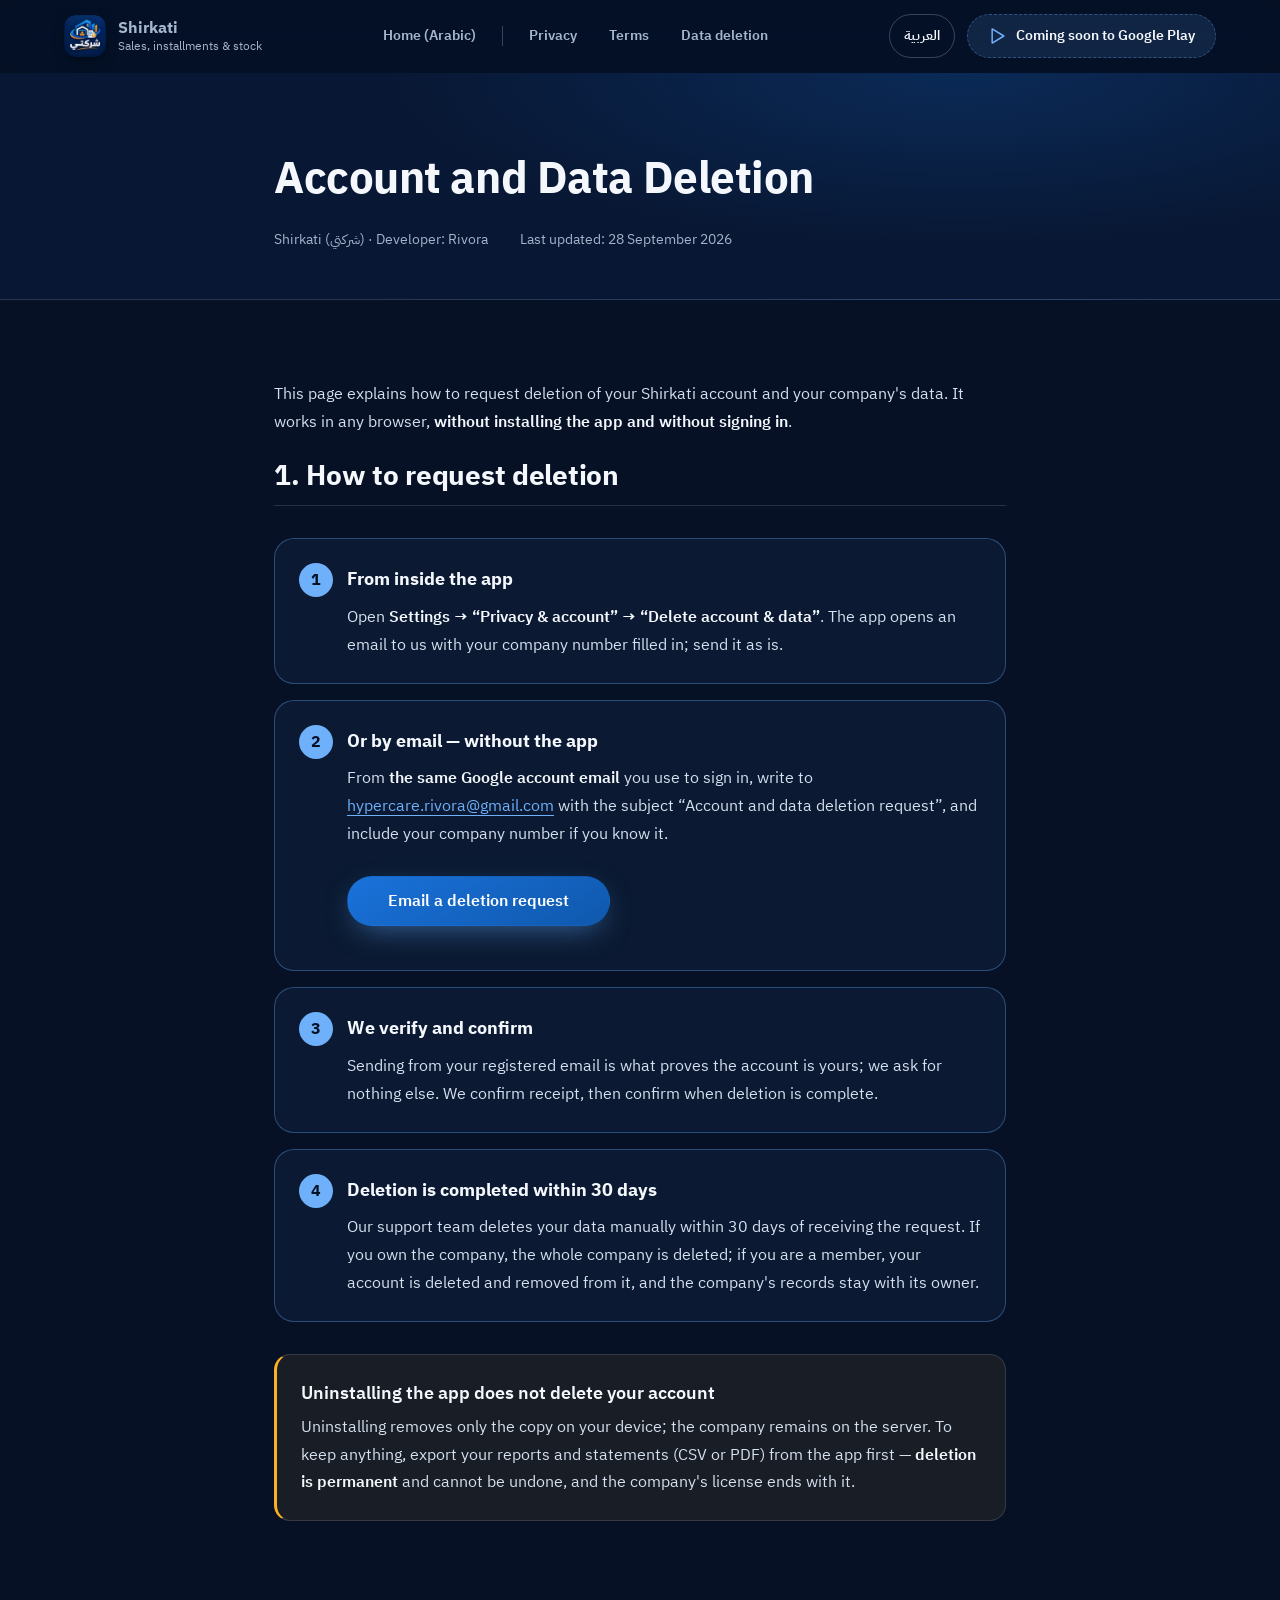
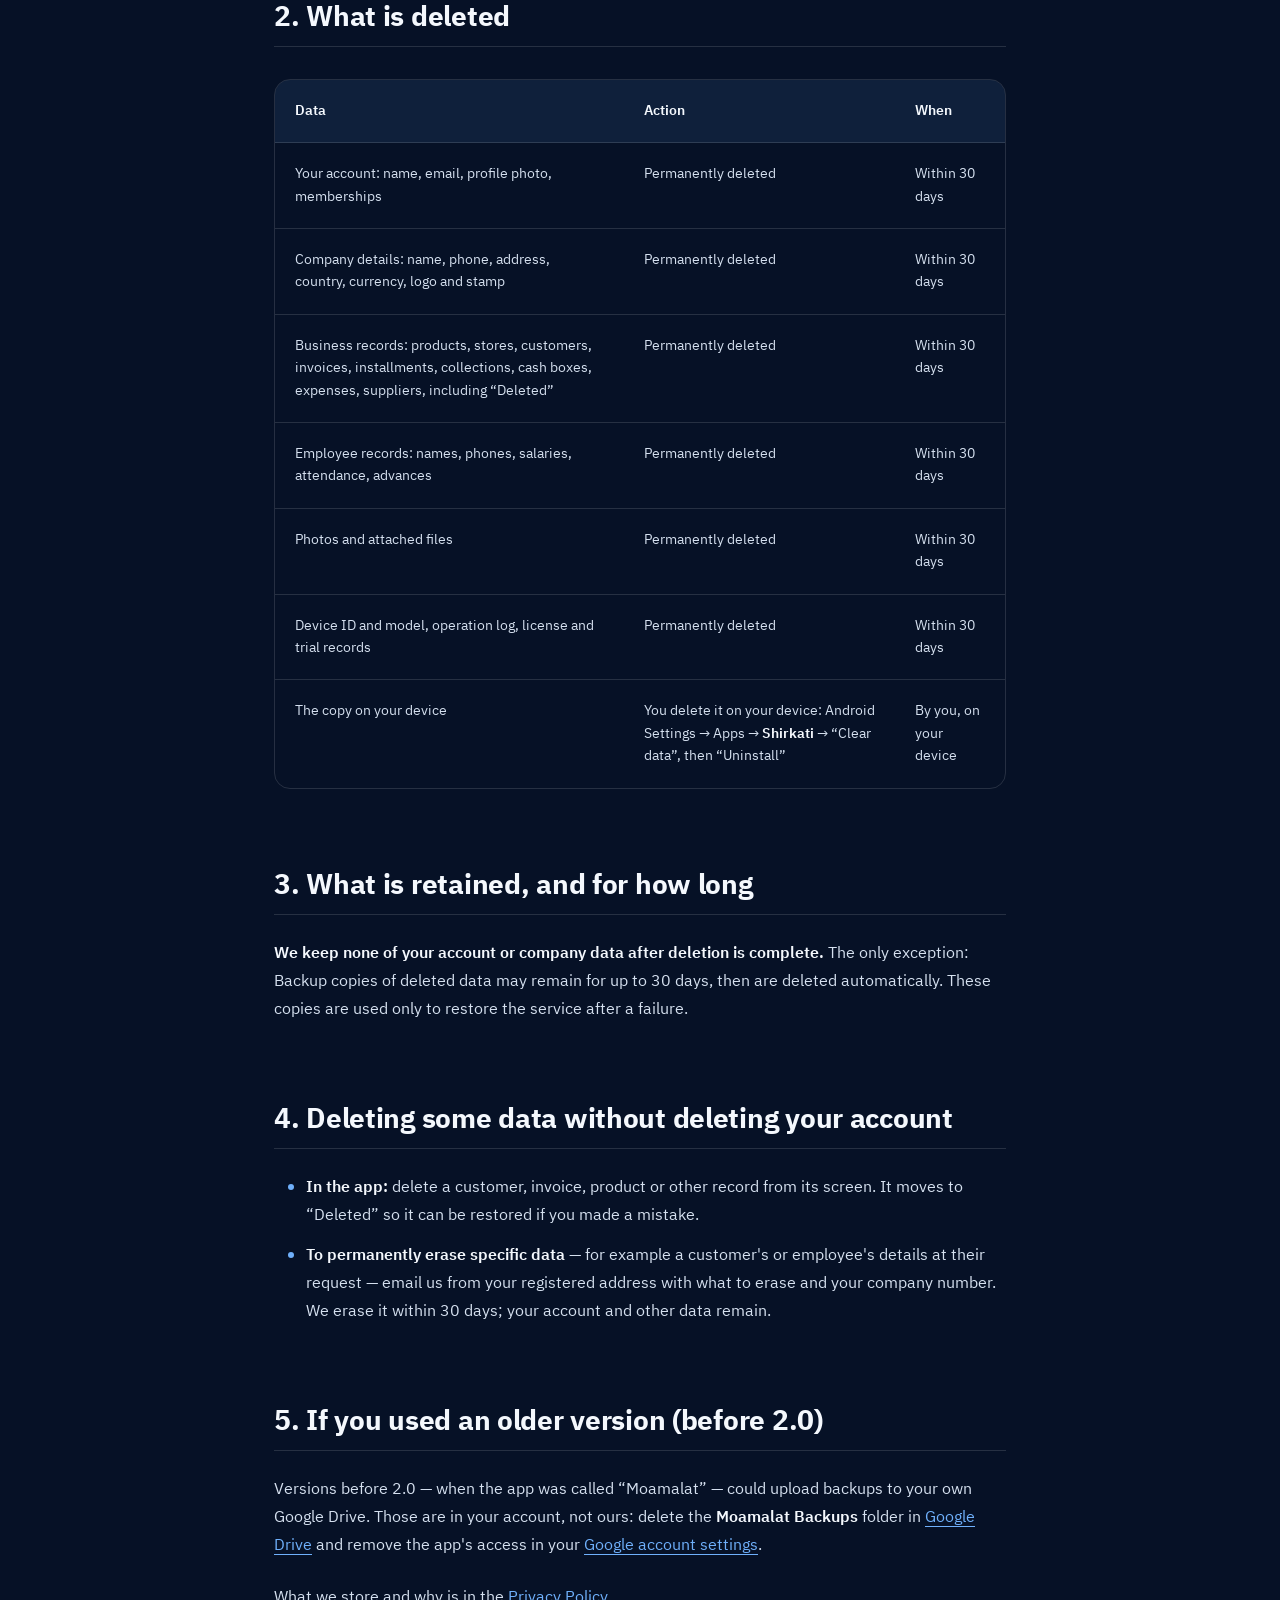
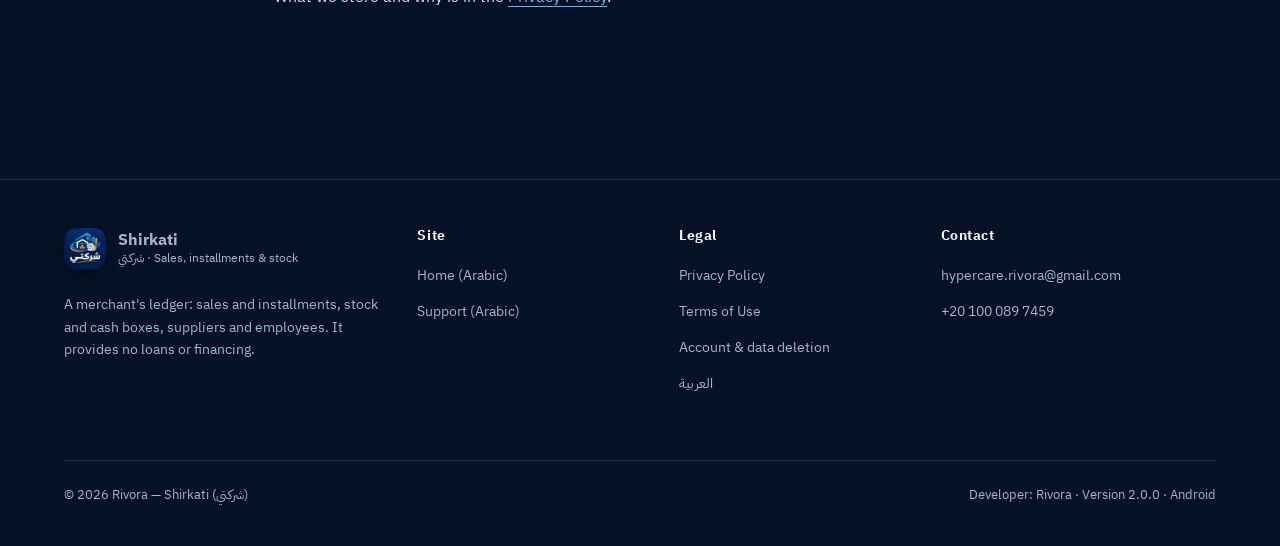
==== commit 59ce45f5: "SITE1: قرارات المالك — الاحتفاظ 30 يومًا، والحذف اليدويّ، وأسماء الواجهة من الشيفرة - privacy/delete" ====
--- a/delete-data-en.html
+++ b/delete-data-en.html
@@ -82,7 +82,7 @@
     </li>
     <li>
       <b>Deletion is completed within 30 days</b>
-      <p>From the day we receive the request. If you own the company, the whole company is deleted; if you are a member, your account is deleted and removed from it, and the company's records stay with its owner.</p>
+      <p>Our support team deletes your data manually within 30 days of receiving the request. If you own the company, the whole company is deleted; if you are a member, your account is deleted and removed from it, and the company's records stay with its owner.</p>
     </li>
   </ol>
 
@@ -103,11 +103,11 @@
       <tbody>
         <tr><td>Your account: name, email, profile photo, memberships</td><td>Permanently deleted</td><td>Within 30 days</td></tr>
         <tr><td>Company details: name, phone, address, country, currency, logo and stamp</td><td>Permanently deleted</td><td>Within 30 days</td></tr>
-        <tr><td>Business records: products, stores, customers, invoices, installments, collections, cash boxes, expenses, suppliers, including “Deleted items”</td><td>Permanently deleted</td><td>Within 30 days</td></tr>
+        <tr><td>Business records: products, stores, customers, invoices, installments, collections, cash boxes, expenses, suppliers, including “Deleted”</td><td>Permanently deleted</td><td>Within 30 days</td></tr>
         <tr><td>Employee records: names, phones, salaries, attendance, advances</td><td>Permanently deleted</td><td>Within 30 days</td></tr>
         <tr><td>Photos and attached files</td><td>Permanently deleted</td><td>Within 30 days</td></tr>
         <tr><td>Device ID and model, operation log, license and trial records</td><td>Permanently deleted</td><td>Within 30 days</td></tr>
-        <tr><td>The copy on your device</td><td>You delete it: Android Settings → Apps → <strong>Shirkati</strong> → “Clear data”, then “Uninstall”</td><td>Immediately</td></tr>
+        <tr><td>The copy on your device</td><td>You delete it on your device: Android Settings → Apps → <strong>Shirkati</strong> → “Clear data”, then “Uninstall”</td><td>By you, on your device</td></tr>
       </tbody>
     </table>
   </div>
@@ -115,15 +115,13 @@
   <h2>3. What is retained, and for how long</h2>
   <p>
     <strong>We keep none of your account or company data after deletion is complete.</strong>
-    The only exception is automated database backups kept by our server
-    provider to restore the service after a failure: your data disappears
-    from them when their retention cycle ends, and they are used for nothing
-    else.
+    The only exception: Backup copies of deleted data may remain for up to 30 days, then are deleted automatically.
+    These copies are used only to restore the service after a failure.
   </p>
 
   <h2>4. Deleting some data without deleting your account</h2>
   <ul>
-    <li><strong>In the app:</strong> delete a customer, invoice, product or other record from its screen. It moves to “Deleted items” so it can be restored if you made a mistake.</li>
+    <li><strong>In the app:</strong> delete a customer, invoice, product or other record from its screen. It moves to “Deleted” so it can be restored if you made a mistake.</li>
     <li><strong>To permanently erase specific data</strong> — for example a customer's or employee's details at their request — email us from your registered address with what to erase and your company number. We erase it within 30 days; your account and other data remain.</li>
   </ul>
 
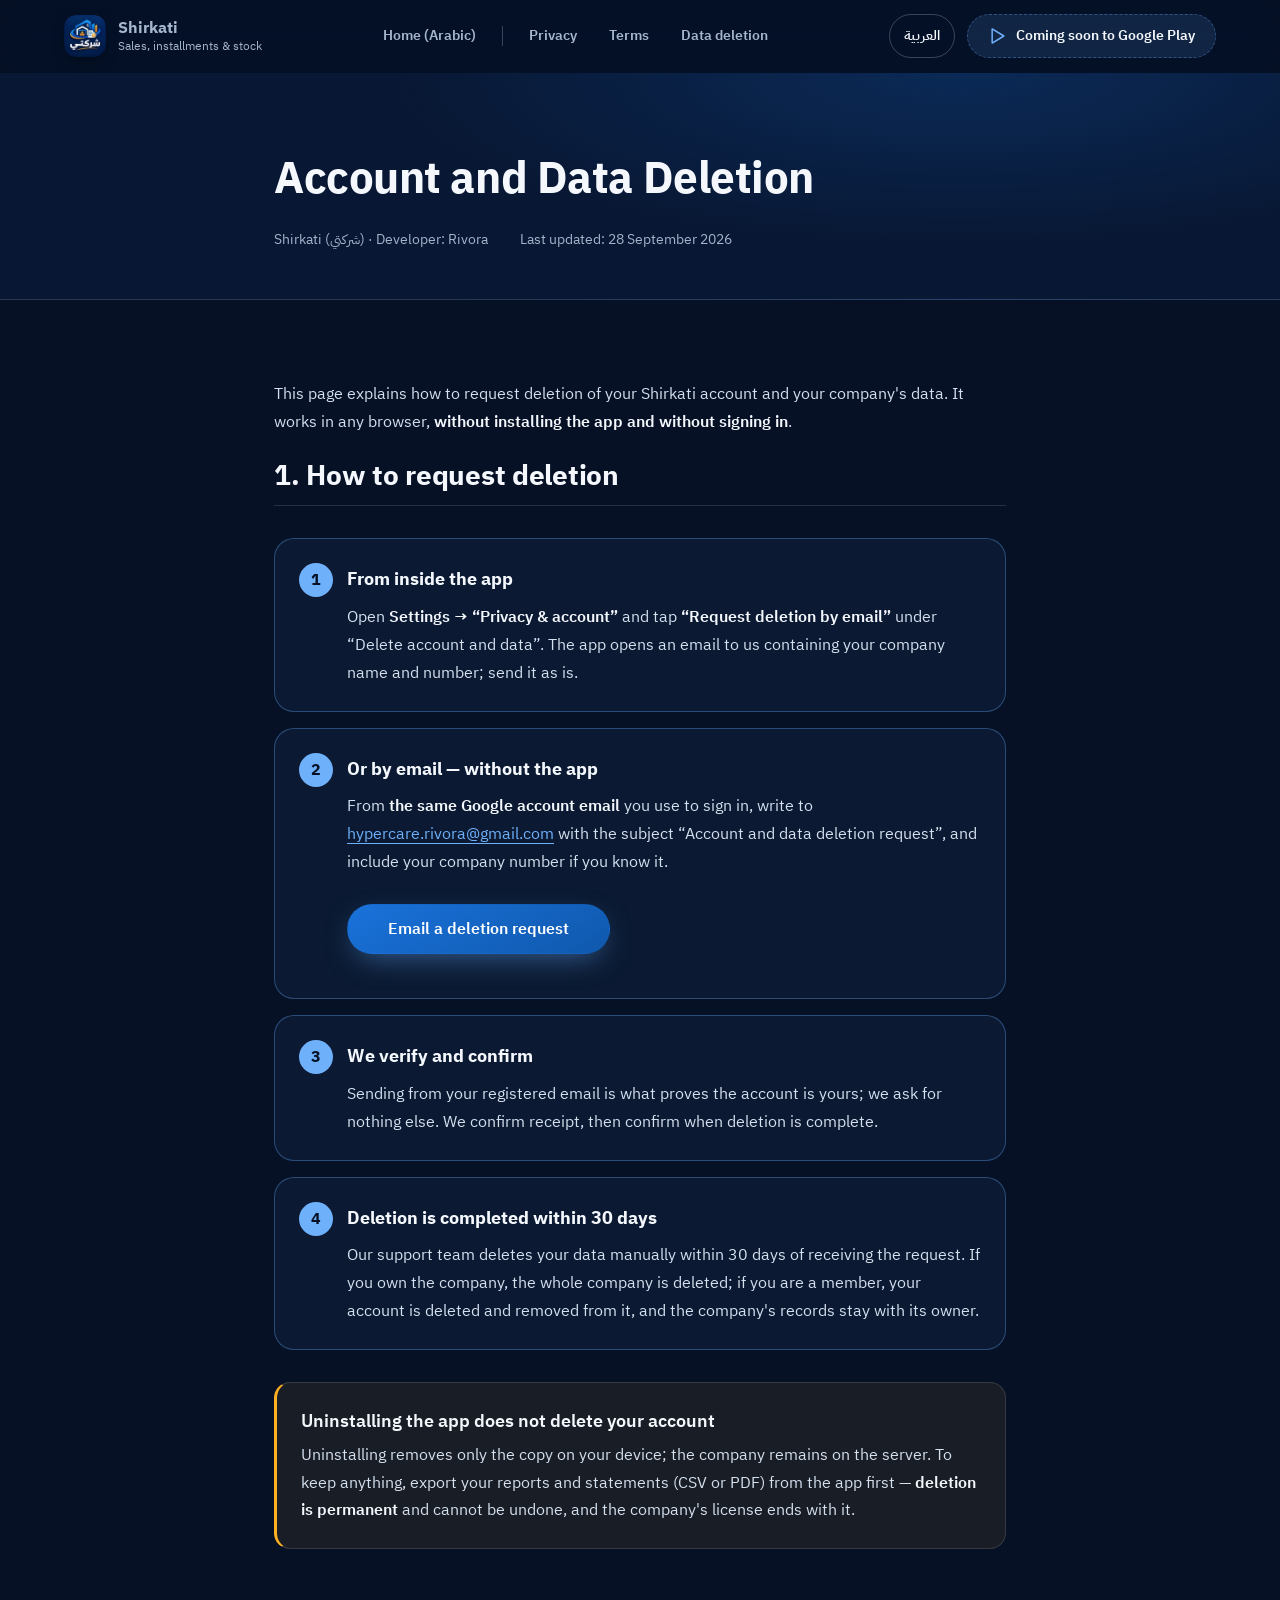
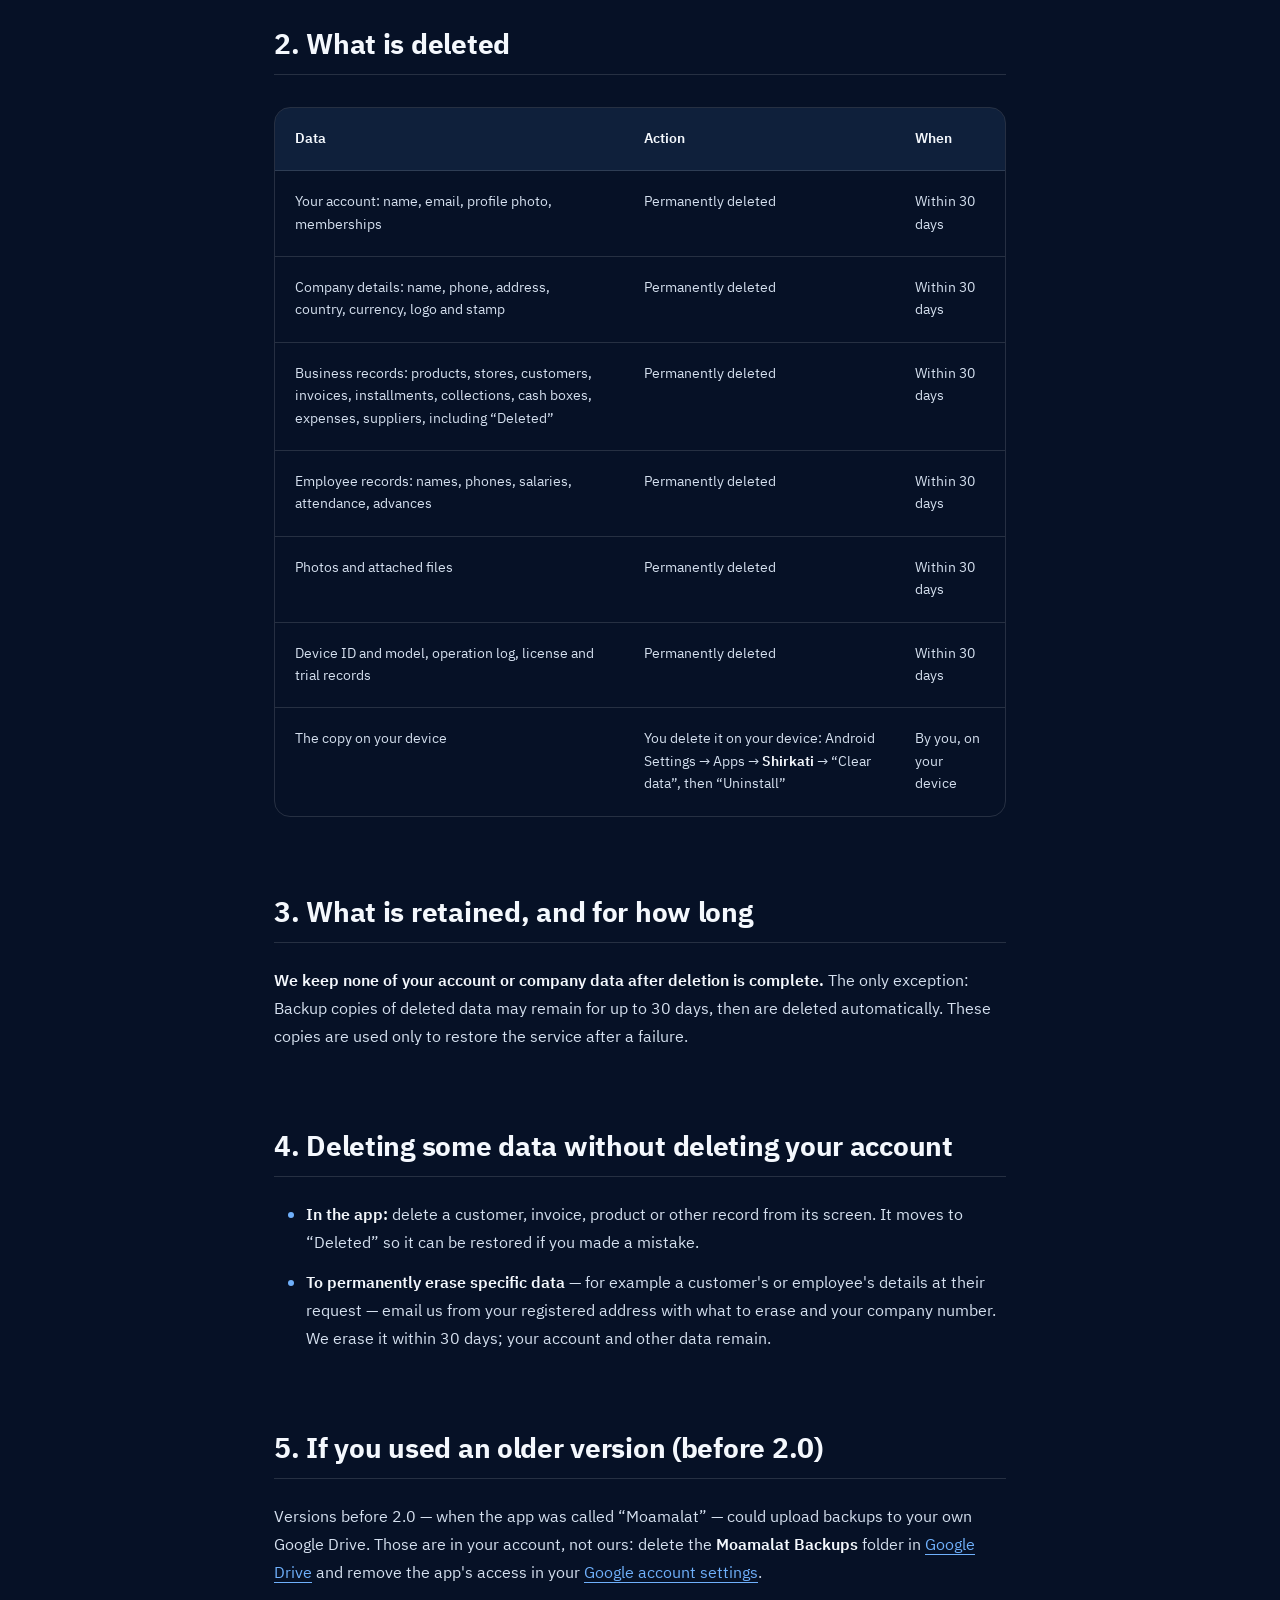
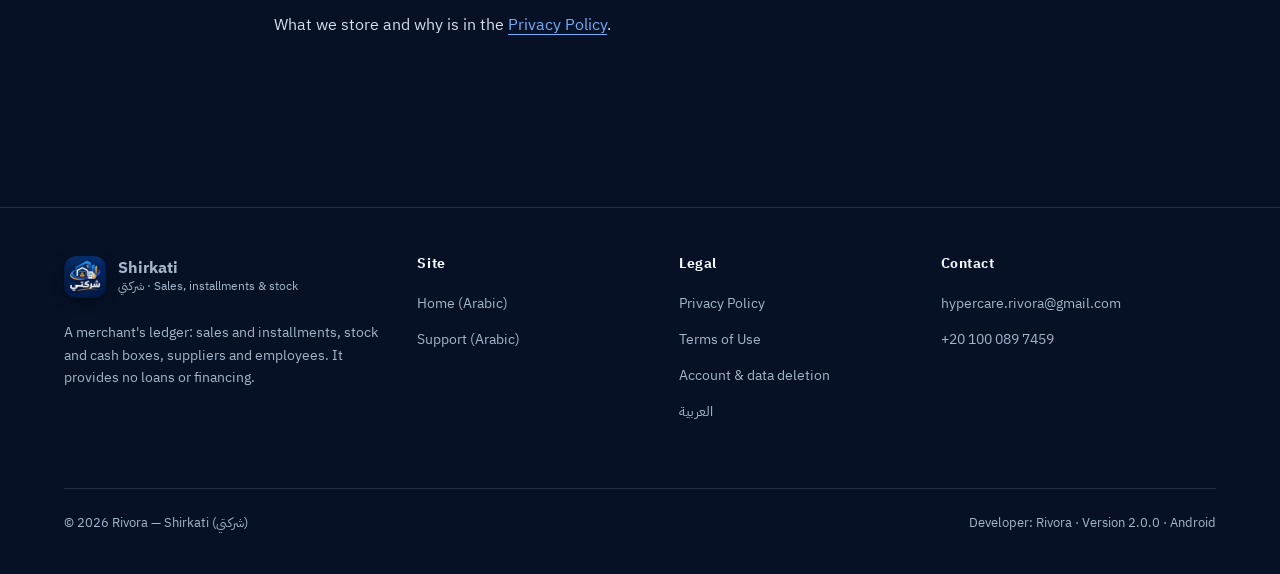
==== commit f3c0e157: "SITE1: مسار الحذف كما شحنه B205 (efb6b38) — «طلب الحذف بالبريد» تحت «حذف الحساب والبيانات» الصفّ يفت" ====
--- a/delete-data-en.html
+++ b/delete-data-en.html
@@ -69,7 +69,7 @@
   <ol class="big-steps">
     <li>
       <b>From inside the app</b>
-      <p>Open <strong>Settings → “Privacy &amp; account” → “Delete account &amp; data”</strong>. The app opens an email to us with your company number filled in; send it as is.</p>
+      <p>Open <strong>Settings → “Privacy &amp; account”</strong> and tap <strong>“Request deletion by email”</strong> under “Delete account and data”. The app opens an email to us containing your company name and number; send it as is.</p>
     </li>
     <li>
       <b>Or by email — without the app</b>
